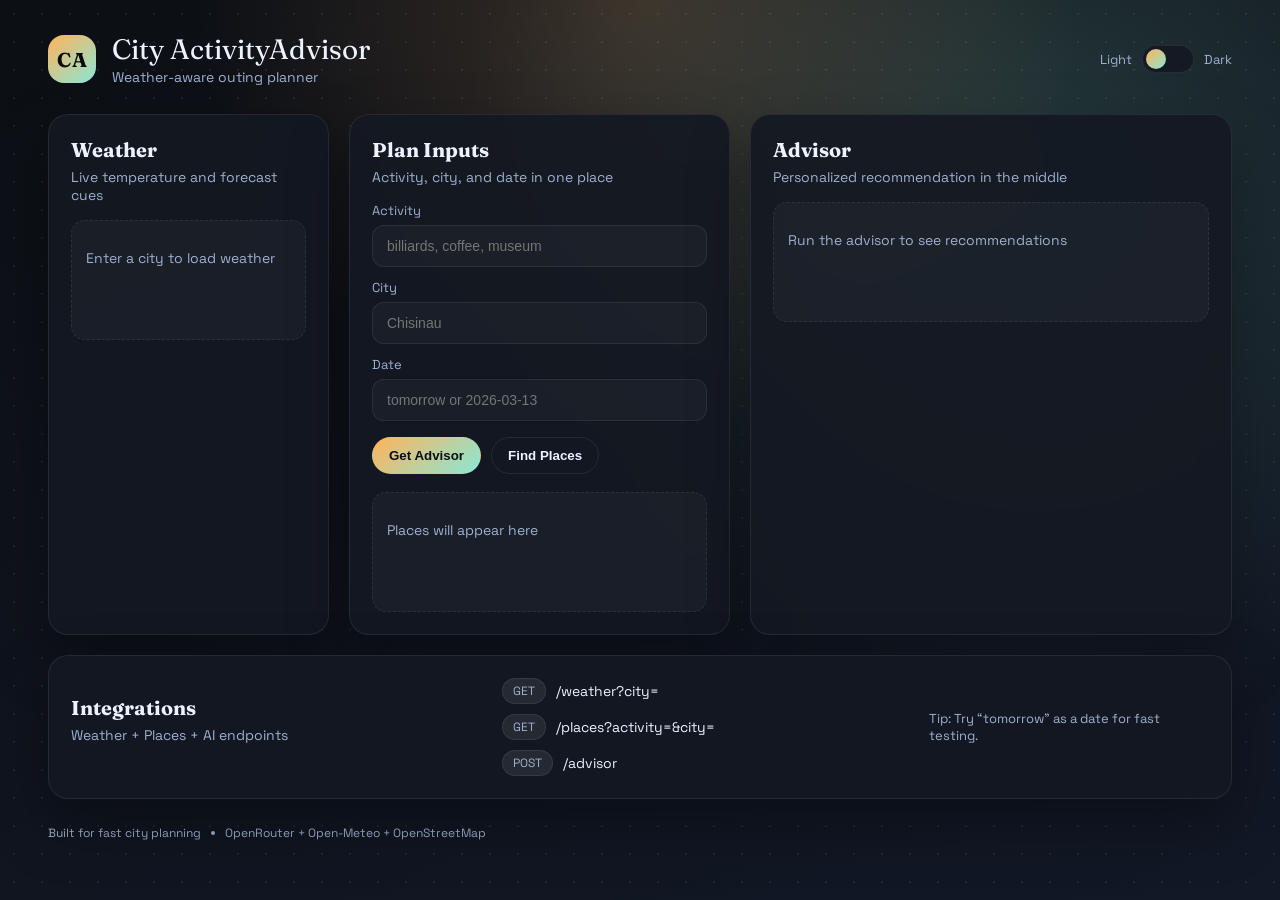
==== index.html @ 2dc43cbd "new file:   app.js 	new file:   index.html 	modified:   main.py 	new file:   styles.css" ====
<!doctype html>
<html lang="en">
  <head>
    <meta charset="utf-8" />
    <meta name="viewport" content="width=device-width, initial-scale=1" />
    <title>City ActivityAdvisor</title>
    <link rel="preconnect" href="https://fonts.googleapis.com" />
    <link rel="preconnect" href="https://fonts.gstatic.com" crossorigin />
    <link
      href="https://fonts.googleapis.com/css2?family=Fraunces:opsz,wght@9..144,600;9..144,700&family=Space+Grotesk:wght@400;500;600&display=swap"
      rel="stylesheet"
    />
    <link rel="stylesheet" href="styles.css" />
  </head>
  <body data-theme="dark">
    <div class="app">
      <header class="topbar">
        <div class="brand">
          <div class="logo">CA</div>
          <div>
            <p class="title">City ActivityAdvisor</p>
            <p class="subtitle">Weather-aware outing planner</p>
          </div>
        </div>
        <div class="toggle">
          <span class="toggle-label">Light</span>
          <button id="themeToggle" type="button" aria-label="Toggle theme">
            <span class="knob"></span>
          </button>
          <span class="toggle-label">Dark</span>
        </div>
      </header>

      <main class="grid">
        <section class="card weather">
          <div class="card-head">
            <h2>Weather</h2>
            <p>Live temperature and forecast cues</p>
          </div>
          <div class="weather-output" id="weatherOutput">
            <p class="placeholder">Enter a city to load weather</p>
          </div>
        </section>

        <section class="card query">
          <div class="card-head">
            <h2>Plan Inputs</h2>
            <p>Activity, city, and date in one place</p>
          </div>
          <form id="planForm" class="form">
            <label>
              Activity
              <input name="activity" type="text" placeholder="billiards, coffee, museum" required />
            </label>
            <label>
              City
              <input name="city" type="text" placeholder="Chisinau" required />
            </label>
            <label>
              Date
              <input name="date" type="text" placeholder="tomorrow or 2026-03-13" />
            </label>
            <div class="actions">
              <button type="submit" class="primary">Get Advisor</button>
              <button type="button" id="loadPlaces" class="secondary">Find Places</button>
            </div>
          </form>
          <div class="places" id="placesOutput">
            <p class="placeholder">Places will appear here</p>
          </div>
        </section>

        <section class="card advisor">
          <div class="card-head">
            <h2>Advisor</h2>
            <p>Personalized recommendation in the middle</p>
          </div>
          <div class="advisor-output" id="advisorOutput">
            <p class="placeholder">Run the advisor to see recommendations</p>
          </div>
        </section>

        <section class="card extras">
          <div class="card-head">
            <h2>Integrations</h2>
            <p>Weather + Places + AI endpoints</p>
          </div>
          <div class="api-list">
            <div class="api-row">
              <span class="chip">GET</span>
              <span>/weather?city=</span>
            </div>
            <div class="api-row">
              <span class="chip">GET</span>
              <span>/places?activity=&amp;city=</span>
            </div>
            <div class="api-row">
              <span class="chip">POST</span>
              <span>/advisor</span>
            </div>
          </div>
          <div class="tips">
            <p>Tip: Try “tomorrow” as a date for fast testing.</p>
          </div>
        </section>
      </main>

      <footer class="footer">
        <span>Built for fast city planning</span>
        <span class="dot"></span>
        <span>OpenRouter + Open-Meteo + OpenStreetMap</span>
      </footer>
    </div>

    <script src="app.js"></script>
  </body>
</html>
---- styles.css ----
:root {
  color-scheme: light dark;
  font-family: "Space Grotesk", system-ui, sans-serif;
  --bg: #0c0f14;
  --bg-2: #121826;
  --card: rgba(20, 24, 34, 0.92);
  --card-border: rgba(255, 255, 255, 0.08);
  --text: #ecf2ff;
  --muted: #9db0d0;
  --accent: #ffb35b;
  --accent-2: #8be7d4;
  --shadow: 0 24px 60px rgba(0, 0, 0, 0.35);
}

:root[data-theme="light"] {
  --bg: #f4f1ec;
  --bg-2: #ffffff;
  --card: rgba(255, 255, 255, 0.9);
  --card-border: rgba(15, 23, 42, 0.1);
  --text: #1c1f2b;
  --muted: #5c6b85;
  --accent: #ff7a59;
  --accent-2: #2ea1a7;
  --shadow: 0 24px 50px rgba(54, 53, 79, 0.15);
}

* {
  box-sizing: border-box;
}

body {
  margin: 0;
  min-height: 100vh;
  background: radial-gradient(circle at top, rgba(255, 180, 107, 0.18), transparent 40%),
    radial-gradient(circle at 80% 20%, rgba(139, 231, 212, 0.18), transparent 45%),
    linear-gradient(160deg, var(--bg), var(--bg-2));
  color: var(--text);
}

.app {
  min-height: 100vh;
  padding: 32px clamp(16px, 4vw, 48px) 40px;
  background-image: radial-gradient(rgba(255, 255, 255, 0.06) 1px, transparent 1px);
  background-size: 28px 28px;
  position: relative;
}

body[data-theme="light"] {
  background: radial-gradient(circle at top, rgba(255, 122, 89, 0.14), transparent 45%),
    radial-gradient(circle at 80% 20%, rgba(46, 161, 167, 0.14), transparent 45%),
    linear-gradient(160deg, #f7f0e6, #ffffff);
}

.topbar {
  display: flex;
  justify-content: space-between;
  align-items: center;
  gap: 24px;
  margin-bottom: 28px;
  position: relative;
  z-index: 2;
  pointer-events: auto;
}

.brand {
  display: flex;
  gap: 16px;
  align-items: center;
}

.logo {
  font-family: "Fraunces", serif;
  font-weight: 700;
  font-size: 20px;
  letter-spacing: 1px;
  background: linear-gradient(140deg, var(--accent), var(--accent-2));
  color: #0b0b0b;
  width: 48px;
  height: 48px;
  border-radius: 16px;
  display: grid;
  place-items: center;
}

.title {
  margin: 0;
  font-family: "Fraunces", serif;
  font-size: clamp(20px, 2.2vw, 28px);
}

.subtitle {
  margin: 2px 0 0;
  color: var(--muted);
  font-size: 14px;
}

.toggle {
  display: flex;
  align-items: center;
  gap: 10px;
  font-size: 13px;
  color: var(--muted);
}

#themeToggle {
  width: 52px;
  height: 28px;
  border-radius: 999px;
  border: 1px solid var(--card-border);
  background: var(--card);
  padding: 3px;
  cursor: pointer;
  position: relative;
}

#themeToggle .knob {
  width: 20px;
  height: 20px;
  background: linear-gradient(140deg, var(--accent), var(--accent-2));
  border-radius: 50%;
  display: block;
  transform: translateX(0);
  transition: transform 0.3s ease;
}

body[data-theme="light"] #themeToggle .knob {
  transform: translateX(22px);
}

.grid {
  display: grid;
  grid-template-columns: repeat(12, 1fr);
  gap: 20px;
}

.card {
  background: var(--card);
  border: 1px solid var(--card-border);
  border-radius: 20px;
  padding: 22px;
  box-shadow: var(--shadow);
  backdrop-filter: blur(16px);
  -webkit-backdrop-filter: blur(16px);
  position: relative;
  z-index: 1;
  pointer-events: auto;
}

.card-head h2 {
  margin: 0;
  font-family: "Fraunces", serif;
  font-size: 20px;
}

.card-head p {
  margin: 6px 0 16px;
  color: var(--muted);
  font-size: 14px;
}

.weather {
  grid-column: span 3;
}

.query {
  grid-column: span 4;
}

.advisor {
  grid-column: span 5;
}

.extras {
  grid-column: span 12;
  display: flex;
  justify-content: space-between;
  align-items: center;
  gap: 24px;
}

.form {
  display: grid;
  gap: 12px;
}

label {
  display: grid;
  gap: 6px;
  font-size: 13px;
  color: var(--muted);
}

input {
  border-radius: 12px;
  border: 1px solid var(--card-border);
  background: rgba(255, 255, 255, 0.03);
  color: var(--text);
  padding: 12px 14px;
  font-size: 14px;
}

.actions {
  display: flex;
  gap: 10px;
  margin-top: 4px;
  margin-bottom: 10px;
}

button {
  border-radius: 999px;
  border: 1px solid transparent;
  padding: 10px 16px;
  font-weight: 600;
  cursor: pointer;
}

.primary {
  background: linear-gradient(140deg, var(--accent), var(--accent-2));
  color: #081018;
}

.secondary {
  background: transparent;
  border-color: var(--card-border);
  color: var(--text);
}

.placeholder {
  color: var(--muted);
  font-size: 14px;
}

.weather-output,
.places,
.advisor-output {
  min-height: 120px;
  padding: 14px;
  border-radius: 14px;
  background: rgba(255, 255, 255, 0.03);
  border: 1px dashed var(--card-border);
}

.places {
  margin-top: 8px;
}

.api-list {
  display: grid;
  gap: 10px;
}

.api-row {
  display: flex;
  gap: 10px;
  align-items: center;
  font-size: 14px;
}

.chip {
  background: rgba(255, 255, 255, 0.08);
  border: 1px solid var(--card-border);
  border-radius: 999px;
  padding: 4px 10px;
  font-size: 12px;
  color: var(--muted);
}

.tips {
  max-width: 280px;
  color: var(--muted);
  font-size: 13px;
}

.footer {
  margin-top: 26px;
  display: flex;
  gap: 10px;
  align-items: center;
  color: var(--muted);
  font-size: 12px;
}

.footer .dot {
  width: 4px;
  height: 4px;
  border-radius: 50%;
  background: var(--muted);
  display: inline-block;
}

@media (max-width: 1100px) {
  .weather,
  .query,
  .advisor,
  .extras {
    grid-column: span 12;
  }

  .extras {
    flex-direction: column;
    align-items: flex-start;
  }
}

@media (max-width: 700px) {
  .topbar {
    flex-direction: column;
    align-items: flex-start;
  }

  .actions {
    flex-direction: column;
    align-items: stretch;
  }
}
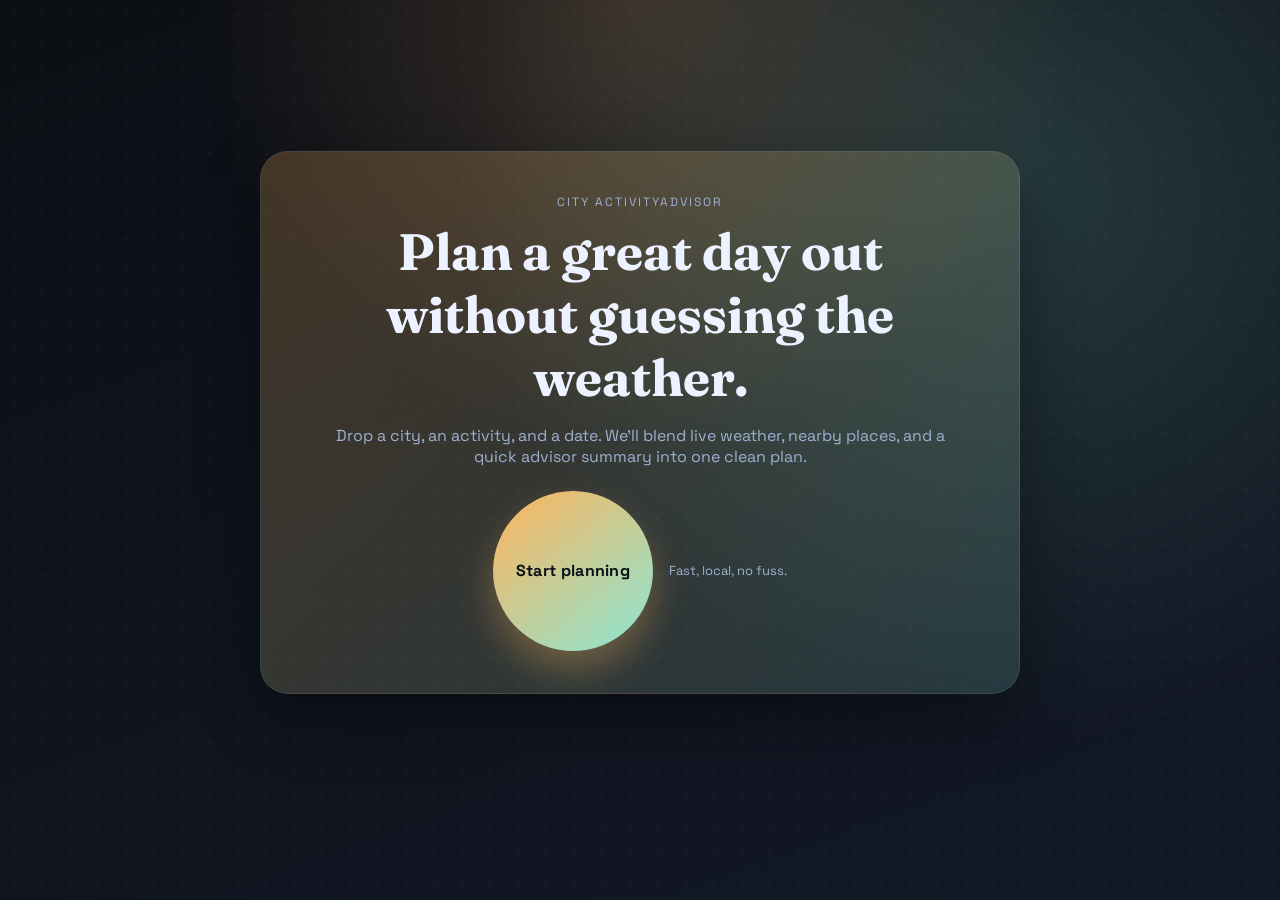
==== commit 68b05a2f: "modified:   app.js 	modified:   index.html 	modified:   main.py 	new file:   planning.html 	modified" ====
--- a/index.html
+++ b/index.html
@@ -10,108 +10,24 @@
       href="https://fonts.googleapis.com/css2?family=Fraunces:opsz,wght@9..144,600;9..144,700&family=Space+Grotesk:wght@400;500;600&display=swap"
       rel="stylesheet"
     />
-    <link rel="stylesheet" href="styles.css" />
+    <link rel="stylesheet" href="/styles.css" />
   </head>
   <body data-theme="dark">
-    <div class="app">
-      <header class="topbar">
-        <div class="brand">
-          <div class="logo">CA</div>
-          <div>
-            <p class="title">City ActivityAdvisor</p>
-            <p class="subtitle">Weather-aware outing planner</p>
+    <div class="app landing">
+      <section class="hero">
+        <div class="hero-content">
+          <p class="hero-kicker">City ActivityAdvisor</p>
+          <h1>Plan a great day out without guessing the weather.</h1>
+          <p class="hero-subtitle">
+            Drop a city, an activity, and a date. We’ll blend live weather, nearby places, and a quick
+            advisor summary into one clean plan.
+          </p>
+          <div class="hero-actions">
+            <a class="primary hero-cta" href="/planning">Start planning</a>
+            <span class="hero-note">Fast, local, no fuss.</span>
           </div>
         </div>
-        <div class="toggle">
-          <span class="toggle-label">Light</span>
-          <button id="themeToggle" type="button" aria-label="Toggle theme">
-            <span class="knob"></span>
-          </button>
-          <span class="toggle-label">Dark</span>
-        </div>
-      </header>
-
-      <main class="grid">
-        <section class="card weather">
-          <div class="card-head">
-            <h2>Weather</h2>
-            <p>Live temperature and forecast cues</p>
-          </div>
-          <div class="weather-output" id="weatherOutput">
-            <p class="placeholder">Enter a city to load weather</p>
-          </div>
-        </section>
-
-        <section class="card query">
-          <div class="card-head">
-            <h2>Plan Inputs</h2>
-            <p>Activity, city, and date in one place</p>
-          </div>
-          <form id="planForm" class="form">
-            <label>
-              Activity
-              <input name="activity" type="text" placeholder="billiards, coffee, museum" required />
-            </label>
-            <label>
-              City
-              <input name="city" type="text" placeholder="Chisinau" required />
-            </label>
-            <label>
-              Date
-              <input name="date" type="text" placeholder="tomorrow or 2026-03-13" />
-            </label>
-            <div class="actions">
-              <button type="submit" class="primary">Get Advisor</button>
-              <button type="button" id="loadPlaces" class="secondary">Find Places</button>
-            </div>
-          </form>
-          <div class="places" id="placesOutput">
-            <p class="placeholder">Places will appear here</p>
-          </div>
-        </section>
-
-        <section class="card advisor">
-          <div class="card-head">
-            <h2>Advisor</h2>
-            <p>Personalized recommendation in the middle</p>
-          </div>
-          <div class="advisor-output" id="advisorOutput">
-            <p class="placeholder">Run the advisor to see recommendations</p>
-          </div>
-        </section>
-
-        <section class="card extras">
-          <div class="card-head">
-            <h2>Integrations</h2>
-            <p>Weather + Places + AI endpoints</p>
-          </div>
-          <div class="api-list">
-            <div class="api-row">
-              <span class="chip">GET</span>
-              <span>/weather?city=</span>
-            </div>
-            <div class="api-row">
-              <span class="chip">GET</span>
-              <span>/places?activity=&amp;city=</span>
-            </div>
-            <div class="api-row">
-              <span class="chip">POST</span>
-              <span>/advisor</span>
-            </div>
-          </div>
-          <div class="tips">
-            <p>Tip: Try “tomorrow” as a date for fast testing.</p>
-          </div>
-        </section>
-      </main>
-
-      <footer class="footer">
-        <span>Built for fast city planning</span>
-        <span class="dot"></span>
-        <span>OpenRouter + Open-Meteo + OpenStreetMap</span>
-      </footer>
+      </section>
     </div>
-
-    <script src="app.js"></script>
   </body>
 </html>
--- a/styles.css
+++ b/styles.css
@@ -133,6 +133,82 @@
   gap: 20px;
 }
 
+.hero {
+  min-height: calc(100vh - 120px);
+  display: grid;
+  place-items: center;
+  text-align: center;
+  padding: 10vh 12px;
+}
+
+.hero-content {
+  max-width: 760px;
+  background: linear-gradient(140deg, rgba(255, 179, 91, 0.22), rgba(139, 231, 212, 0.16));
+  border: 1px solid var(--card-border);
+  border-radius: 28px;
+  padding: 42px clamp(24px, 5vw, 60px);
+  box-shadow: var(--shadow);
+  text-align: center;
+}
+
+.hero-kicker {
+  margin: 0 0 10px;
+  text-transform: uppercase;
+  letter-spacing: 2px;
+  font-size: 12px;
+  color: var(--muted);
+}
+
+.hero-content h1 {
+  margin: 0;
+  font-family: "Fraunces", serif;
+  font-size: clamp(34px, 4vw, 52px);
+}
+
+.hero-subtitle {
+  margin: 16px auto 24px;
+  max-width: 620px;
+  color: var(--muted);
+  font-size: 16px;
+}
+
+.hero-actions {
+  display: flex;
+  align-items: center;
+  justify-content: center;
+  gap: 16px;
+  flex-wrap: wrap;
+}
+
+.hero-actions .primary {
+  display: inline-flex;
+  align-items: center;
+  justify-content: center;
+  gap: 8px;
+  text-decoration: none;
+}
+
+.hero-cta {
+  width: 160px;
+  height: 160px;
+  border-radius: 50%;
+  font-size: 16px;
+  font-weight: 700;
+  letter-spacing: 0.3px;
+  box-shadow: 0 18px 36px rgba(255, 179, 91, 0.32);
+  transition: transform 0.2s ease, box-shadow 0.2s ease;
+}
+
+.hero-cta:hover {
+  transform: translateY(-2px) scale(1.02);
+  box-shadow: 0 24px 44px rgba(255, 179, 91, 0.36);
+}
+
+.hero-note {
+  font-size: 13px;
+  color: var(--muted);
+}
+
 .card {
   background: var(--card);
   border: 1px solid var(--card-border);
@@ -178,6 +254,24 @@
   gap: 24px;
 }
 
+.divider-row {
+  grid-column: span 12;
+  display: flex;
+  align-items: center;
+  padding: 6px 0 2px;
+}
+
+.divider-line {
+  width: 100%;
+  height: 2px;
+  background: rgba(255, 255, 255, 0.55);
+  border-radius: 999px;
+}
+
+.places-card {
+  grid-column: span 12;
+}
+
 .form {
   display: grid;
   gap: 12px;
@@ -240,8 +334,49 @@
   border: 1px dashed var(--card-border);
 }
 
+.advisor-output {
+  min-height: 84px;
+  max-height: 180px;
+  overflow-y: auto;
+}
+
 .places {
   margin-top: 8px;
+}
+
+.place {
+  display: grid;
+  gap: 6px;
+  padding: 8px 0;
+  border-bottom: 1px solid rgba(255, 255, 255, 0.06);
+}
+
+.place:last-child {
+  border-bottom: none;
+}
+
+.place-title {
+  display: flex;
+  align-items: center;
+  justify-content: space-between;
+  gap: 10px;
+}
+
+.place-address {
+  margin: 0;
+  color: var(--muted);
+  font-size: 13px;
+  word-break: break-word;
+}
+
+.map-link {
+  font-size: 12px;
+  text-decoration: none;
+  color: var(--accent-2);
+  border: 1px solid var(--card-border);
+  padding: 4px 8px;
+  border-radius: 999px;
+  white-space: nowrap;
 }
 
 .api-list {
@@ -312,4 +447,10 @@
     flex-direction: column;
     align-items: stretch;
   }
-}
+
+  .hero-cta {
+    width: 130px;
+    height: 130px;
+    font-size: 14px;
+  }
+}
